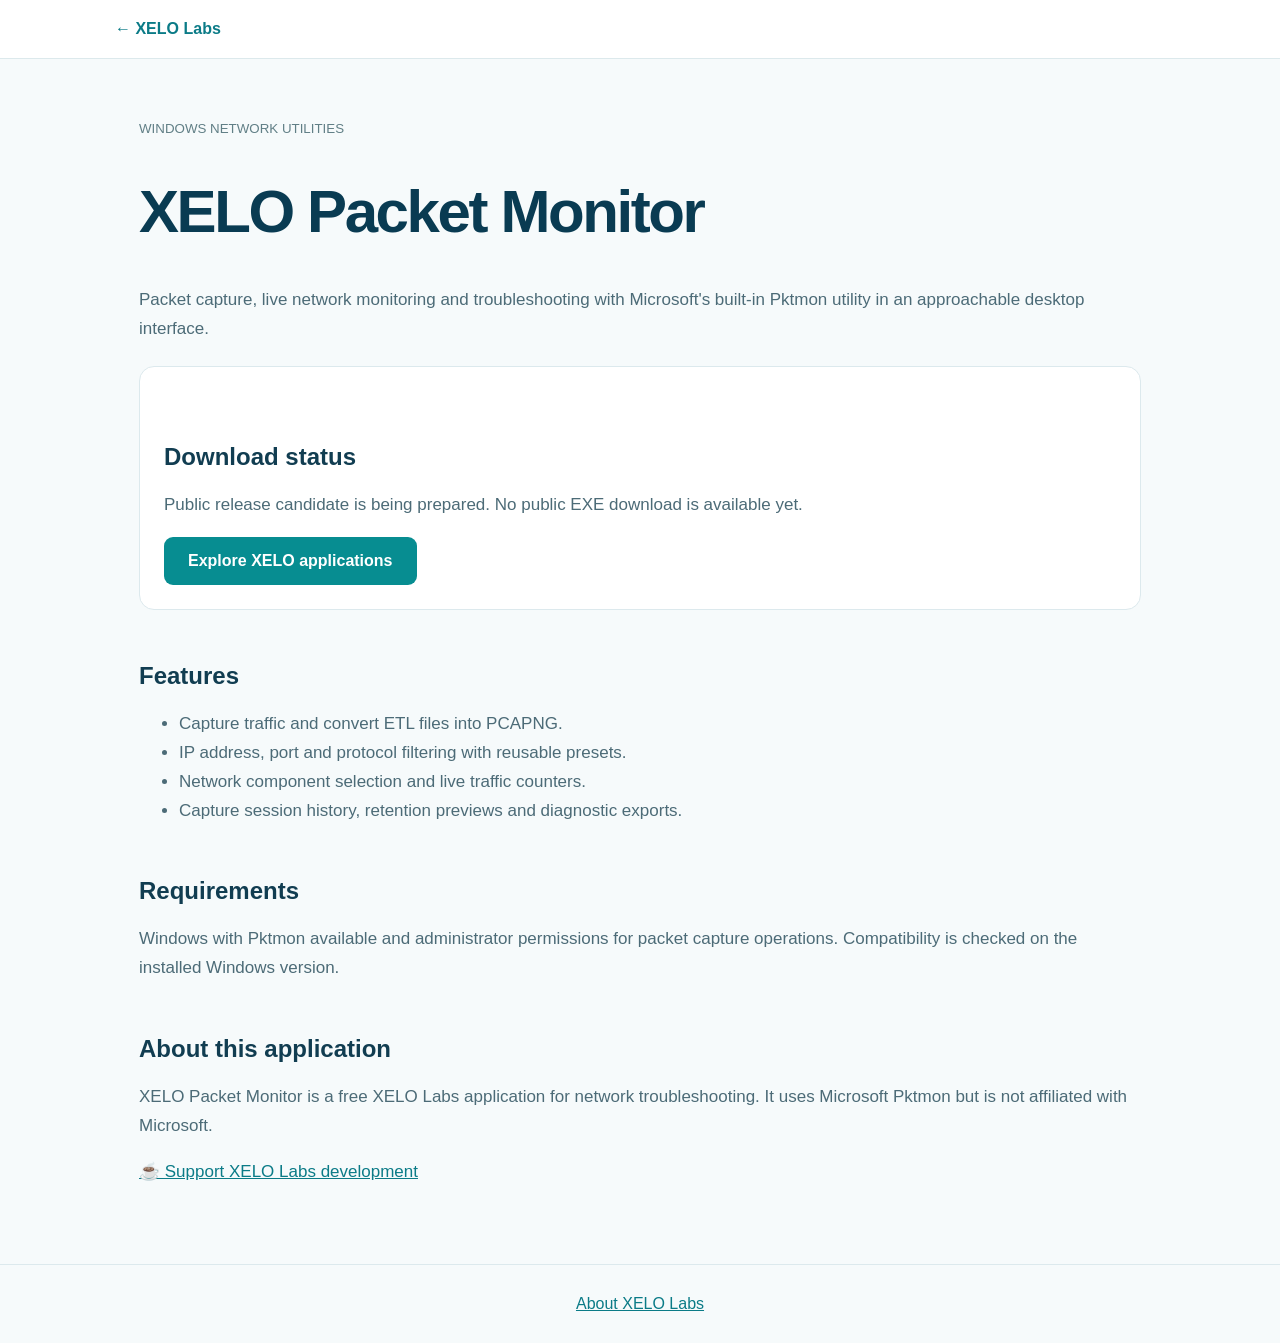
==== packet-monitor/index.html @ b938b301 "Add dedicated Packet Monitor product page with About and release status" ====
<!doctype html><html lang="en"><head><meta charset="utf-8"><meta name="viewport" content="width=device-width,initial-scale=1"><title>XELO Packet Monitor | XELO Labs</title><meta name="description" content="Free Windows packet capture and diagnostics desktop tool."><style>*{box-sizing:border-box}body{margin:0;font-family:Segoe UI,Arial,sans-serif;color:#163a4c;background:#f6fafb}a{color:#0b7b87}header{padding:20px max(24px,calc((100vw - 1050px)/2));background:#fff;border-bottom:1px solid #dce9ec}header a{text-decoration:none;font-weight:750}main{max-width:1050px;margin:auto;padding:60px 24px}h1{font-size:clamp(38px,6vw,60px);color:#093b52;letter-spacing:-.04em}h2{margin-top:52px;color:#113d51}p,li{font-size:17px;line-height:1.7;color:#4c6b77}.panel{background:#fff;border:1px solid #dce9ed;border-radius:15px;padding:24px;margin:22px 0}.btn{display:inline-block;background:#078d91;color:#fff;padding:15px 24px;border-radius:9px;font-weight:700;text-decoration:none}small{color:#617f86}footer{padding:30px;text-align:center;border-top:1px solid #dce9ed}</style></head><body><header><a href="../">← XELO Labs</a></header><main><small>WINDOWS NETWORK UTILITIES</small><h1>XELO Packet Monitor</h1><p>Packet capture, live network monitoring and troubleshooting with Microsoft's built-in Pktmon utility in an approachable desktop interface.</p><div class="panel"><h2>Download status</h2><p>Public release candidate is being prepared. No public EXE download is available yet.</p><a class="btn" href="../#apps">Explore XELO applications</a></div><h2>Features</h2><ul><li>Capture traffic and convert ETL files into PCAPNG.</li><li>IP address, port and protocol filtering with reusable presets.</li><li>Network component selection and live traffic counters.</li><li>Capture session history, retention previews and diagnostic exports.</li></ul><h2>Requirements</h2><p>Windows with Pktmon available and administrator permissions for packet capture operations. Compatibility is checked on the installed Windows version.</p><h2>About this application</h2><p>XELO Packet Monitor is a free XELO Labs application for network troubleshooting. It uses Microsoft Pktmon but is not affiliated with Microsoft.</p><p><a href="https://buymeacoffee.com/manie" target="_blank" rel="noopener noreferrer">☕ Support XELO Labs development</a></p></main><footer><a href="../#about">About XELO Labs</a></footer></body></html>
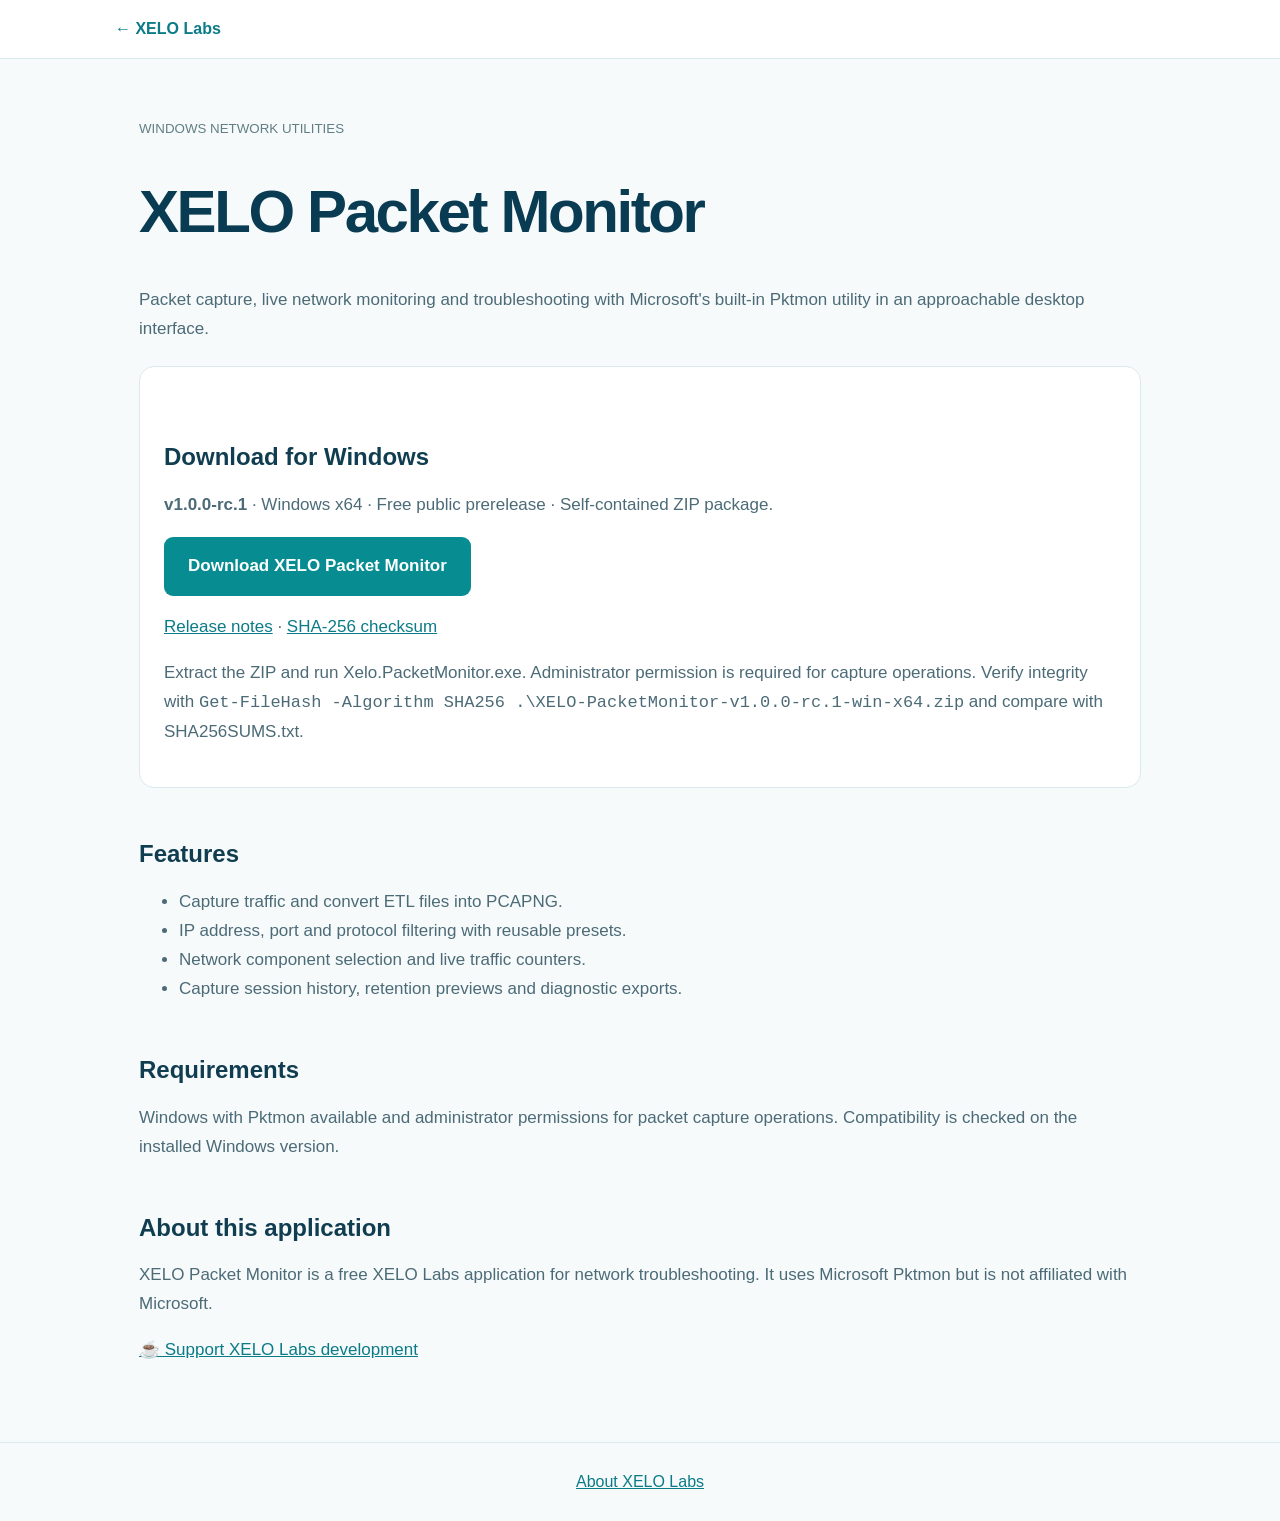
==== commit 7d9b82fb: "Publish verified XELO Packet Monitor release download and checksum on website" ====
--- a/packet-monitor/index.html
+++ b/packet-monitor/index.html
@@ -1 +1 @@
-<!doctype html><html lang="en"><head><meta charset="utf-8"><meta name="viewport" content="width=device-width,initial-scale=1"><title>XELO Packet Monitor | XELO Labs</title><meta name="description" content="Free Windows packet capture and diagnostics desktop tool."><style>*{box-sizing:border-box}body{margin:0;font-family:Segoe UI,Arial,sans-serif;color:#163a4c;background:#f6fafb}a{color:#0b7b87}header{padding:20px max(24px,calc((100vw - 1050px)/2));background:#fff;border-bottom:1px solid #dce9ec}header a{text-decoration:none;font-weight:750}main{max-width:1050px;margin:auto;padding:60px 24px}h1{font-size:clamp(38px,6vw,60px);color:#093b52;letter-spacing:-.04em}h2{margin-top:52px;color:#113d51}p,li{font-size:17px;line-height:1.7;color:#4c6b77}.panel{background:#fff;border:1px solid #dce9ed;border-radius:15px;padding:24px;margin:22px 0}.btn{display:inline-block;background:#078d91;color:#fff;padding:15px 24px;border-radius:9px;font-weight:700;text-decoration:none}small{color:#617f86}footer{padding:30px;text-align:center;border-top:1px solid #dce9ed}</style></head><body><header><a href="../">← XELO Labs</a></header><main><small>WINDOWS NETWORK UTILITIES</small><h1>XELO Packet Monitor</h1><p>Packet capture, live network monitoring and troubleshooting with Microsoft's built-in Pktmon utility in an approachable desktop interface.</p><div class="panel"><h2>Download status</h2><p>Public release candidate is being prepared. No public EXE download is available yet.</p><a class="btn" href="../#apps">Explore XELO applications</a></div><h2>Features</h2><ul><li>Capture traffic and convert ETL files into PCAPNG.</li><li>IP address, port and protocol filtering with reusable presets.</li><li>Network component selection and live traffic counters.</li><li>Capture session history, retention previews and diagnostic exports.</li></ul><h2>Requirements</h2><p>Windows with Pktmon available and administrator permissions for packet capture operations. Compatibility is checked on the installed Windows version.</p><h2>About this application</h2><p>XELO Packet Monitor is a free XELO Labs application for network troubleshooting. It uses Microsoft Pktmon but is not affiliated with Microsoft.</p><p><a href="https://buymeacoffee.com/manie" target="_blank" rel="noopener noreferrer">☕ Support XELO Labs development</a></p></main><footer><a href="../#about">About XELO Labs</a></footer></body></html>+<!doctype html><html lang="en"><head><meta charset="utf-8"><meta name="viewport" content="width=device-width,initial-scale=1"><title>XELO Packet Monitor | XELO Labs</title><meta name="description" content="Free Windows packet capture and diagnostics desktop tool."><style>*{box-sizing:border-box}body{margin:0;font-family:Segoe UI,Arial,sans-serif;color:#163a4c;background:#f6fafb}a{color:#0b7b87}header{padding:20px max(24px,calc((100vw - 1050px)/2));background:#fff;border-bottom:1px solid #dce9ec}header a{text-decoration:none;font-weight:750}main{max-width:1050px;margin:auto;padding:60px 24px}h1{font-size:clamp(38px,6vw,60px);color:#093b52;letter-spacing:-.04em}h2{margin-top:52px;color:#113d51}p,li{font-size:17px;line-height:1.7;color:#4c6b77}.panel{background:#fff;border:1px solid #dce9ed;border-radius:15px;padding:24px;margin:22px 0}.btn{display:inline-block;background:#078d91;color:#fff;padding:15px 24px;border-radius:9px;font-weight:700;text-decoration:none}small{color:#617f86}footer{padding:30px;text-align:center;border-top:1px solid #dce9ed}</style></head><body><header><a href="../">← XELO Labs</a></header><main><small>WINDOWS NETWORK UTILITIES</small><h1>XELO Packet Monitor</h1><p>Packet capture, live network monitoring and troubleshooting with Microsoft's built-in Pktmon utility in an approachable desktop interface.</p><div class="panel"><h2>Download for Windows</h2><p><strong>v1.0.0-rc.1</strong> · Windows x64 · Free public prerelease · Self-contained ZIP package.</p><p><a class="btn" href="https://github.com/d3ne0x/xelo-releases/releases/download/v1.0.0-rc.1/XELO-PacketMonitor-v1.0.0-rc.1-win-x64.zip">Download XELO Packet Monitor</a></p><p><a href="https://github.com/d3ne0x/xelo-releases/releases/tag/v1.0.0-rc.1">Release notes</a> · <a href="https://github.com/d3ne0x/xelo-releases/releases/download/v1.0.0-rc.1/SHA256SUMS.txt">SHA-256 checksum</a></p><p>Extract the ZIP and run Xelo.PacketMonitor.exe. Administrator permission is required for capture operations. Verify integrity with <code>Get-FileHash -Algorithm SHA256 .\XELO-PacketMonitor-v1.0.0-rc.1-win-x64.zip</code> and compare with SHA256SUMS.txt.</p></div><h2>Features</h2><ul><li>Capture traffic and convert ETL files into PCAPNG.</li><li>IP address, port and protocol filtering with reusable presets.</li><li>Network component selection and live traffic counters.</li><li>Capture session history, retention previews and diagnostic exports.</li></ul><h2>Requirements</h2><p>Windows with Pktmon available and administrator permissions for packet capture operations. Compatibility is checked on the installed Windows version.</p><h2>About this application</h2><p>XELO Packet Monitor is a free XELO Labs application for network troubleshooting. It uses Microsoft Pktmon but is not affiliated with Microsoft.</p><p><a href="https://buymeacoffee.com/manie" target="_blank" rel="noopener noreferrer">☕ Support XELO Labs development</a></p></main><footer><a href="../#about">About XELO Labs</a></footer></body></html>
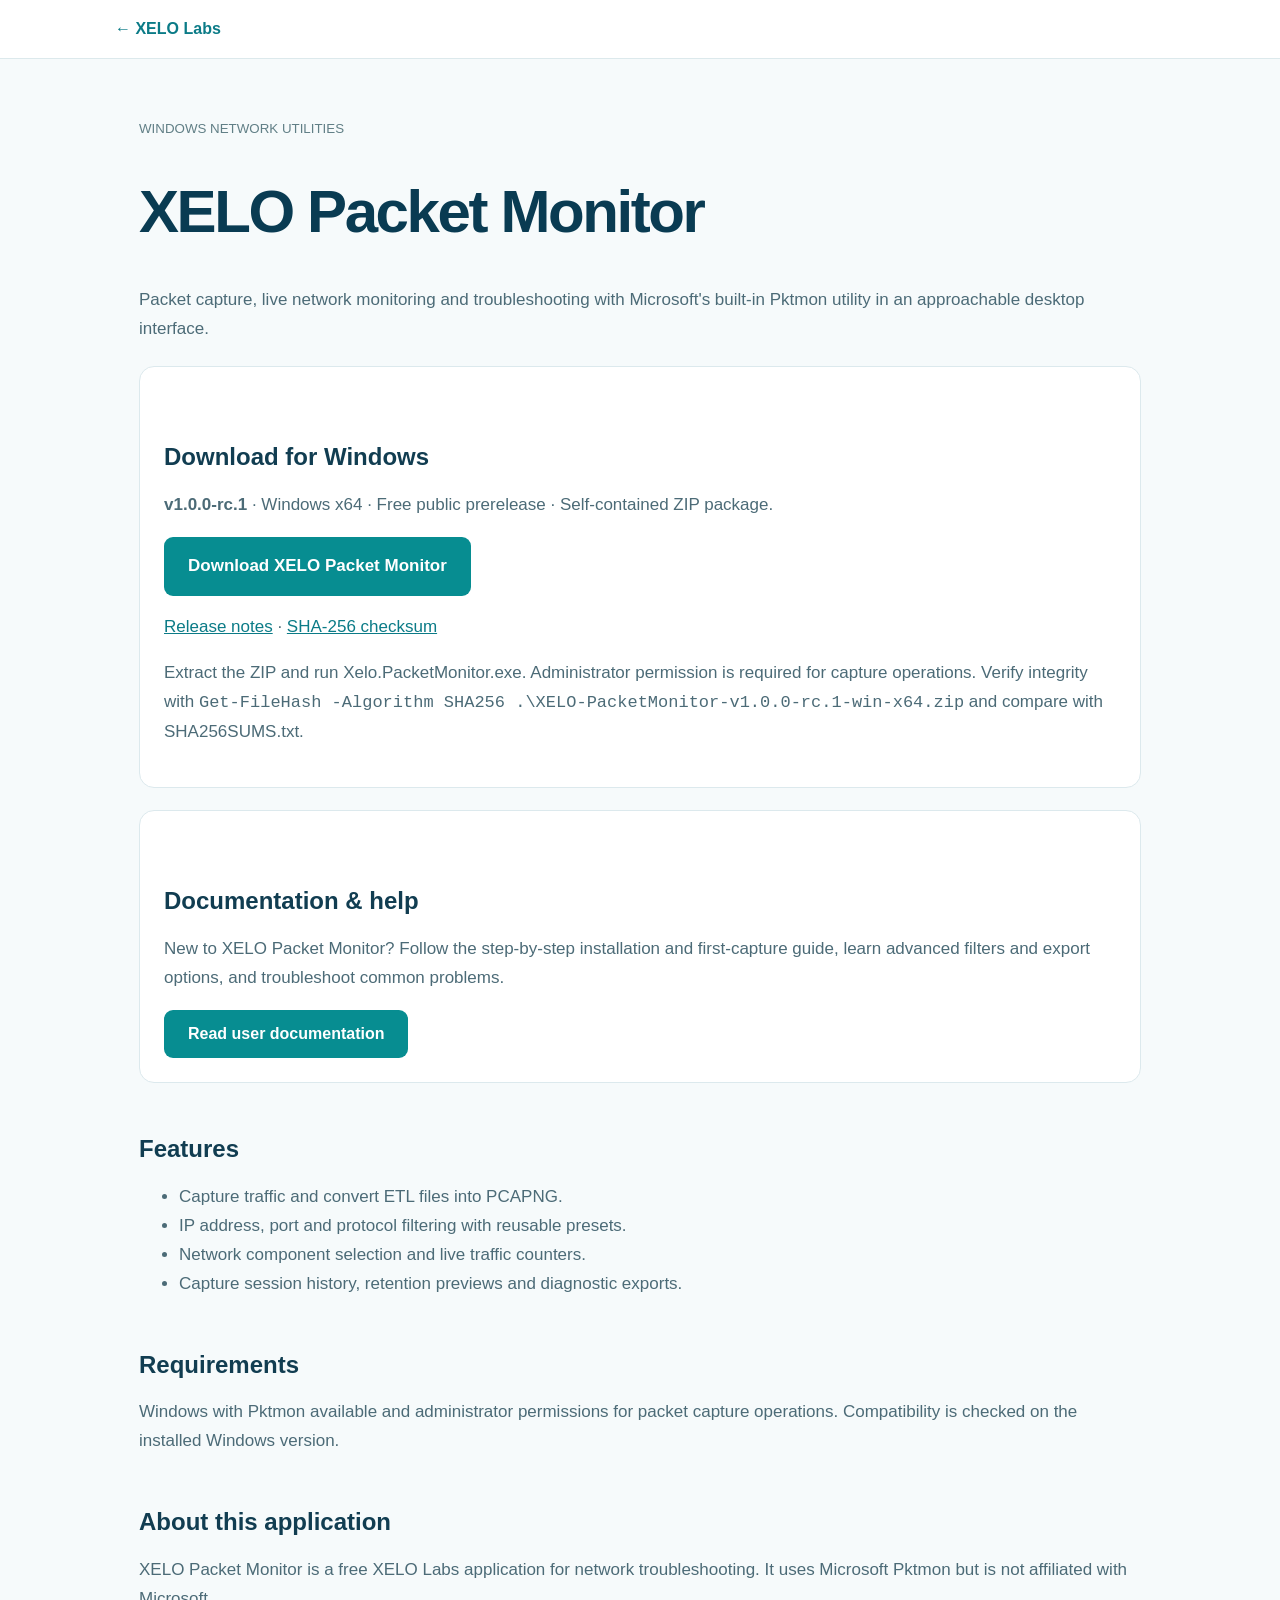
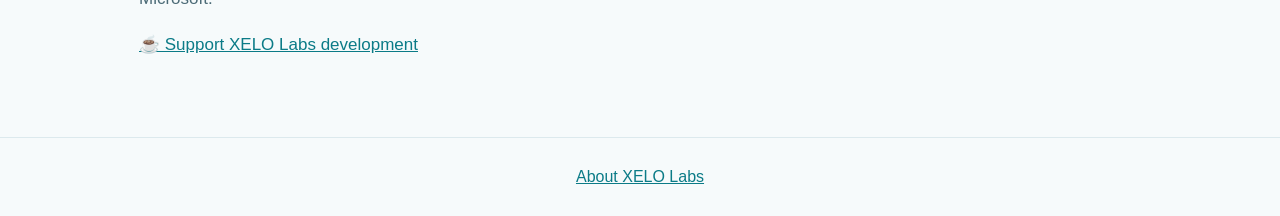
==== commit 7293cf07: "docs(site): link Packet Monitor product page to full user guide" ====
--- a/packet-monitor/index.html
+++ b/packet-monitor/index.html
@@ -1 +1 @@
-<!doctype html><html lang="en"><head><meta charset="utf-8"><meta name="viewport" content="width=device-width,initial-scale=1"><title>XELO Packet Monitor | XELO Labs</title><meta name="description" content="Free Windows packet capture and diagnostics desktop tool."><style>*{box-sizing:border-box}body{margin:0;font-family:Segoe UI,Arial,sans-serif;color:#163a4c;background:#f6fafb}a{color:#0b7b87}header{padding:20px max(24px,calc((100vw - 1050px)/2));background:#fff;border-bottom:1px solid #dce9ec}header a{text-decoration:none;font-weight:750}main{max-width:1050px;margin:auto;padding:60px 24px}h1{font-size:clamp(38px,6vw,60px);color:#093b52;letter-spacing:-.04em}h2{margin-top:52px;color:#113d51}p,li{font-size:17px;line-height:1.7;color:#4c6b77}.panel{background:#fff;border:1px solid #dce9ed;border-radius:15px;padding:24px;margin:22px 0}.btn{display:inline-block;background:#078d91;color:#fff;padding:15px 24px;border-radius:9px;font-weight:700;text-decoration:none}small{color:#617f86}footer{padding:30px;text-align:center;border-top:1px solid #dce9ed}</style></head><body><header><a href="../">← XELO Labs</a></header><main><small>WINDOWS NETWORK UTILITIES</small><h1>XELO Packet Monitor</h1><p>Packet capture, live network monitoring and troubleshooting with Microsoft's built-in Pktmon utility in an approachable desktop interface.</p><div class="panel"><h2>Download for Windows</h2><p><strong>v1.0.0-rc.1</strong> · Windows x64 · Free public prerelease · Self-contained ZIP package.</p><p><a class="btn" href="https://github.com/d3ne0x/xelo-releases/releases/download/v1.0.0-rc.1/XELO-PacketMonitor-v1.0.0-rc.1-win-x64.zip">Download XELO Packet Monitor</a></p><p><a href="https://github.com/d3ne0x/xelo-releases/releases/tag/v1.0.0-rc.1">Release notes</a> · <a href="https://github.com/d3ne0x/xelo-releases/releases/download/v1.0.0-rc.1/SHA256SUMS.txt">SHA-256 checksum</a></p><p>Extract the ZIP and run Xelo.PacketMonitor.exe. Administrator permission is required for capture operations. Verify integrity with <code>Get-FileHash -Algorithm SHA256 .\XELO-PacketMonitor-v1.0.0-rc.1-win-x64.zip</code> and compare with SHA256SUMS.txt.</p></div><h2>Features</h2><ul><li>Capture traffic and convert ETL files into PCAPNG.</li><li>IP address, port and protocol filtering with reusable presets.</li><li>Network component selection and live traffic counters.</li><li>Capture session history, retention previews and diagnostic exports.</li></ul><h2>Requirements</h2><p>Windows with Pktmon available and administrator permissions for packet capture operations. Compatibility is checked on the installed Windows version.</p><h2>About this application</h2><p>XELO Packet Monitor is a free XELO Labs application for network troubleshooting. It uses Microsoft Pktmon but is not affiliated with Microsoft.</p><p><a href="https://buymeacoffee.com/manie" target="_blank" rel="noopener noreferrer">☕ Support XELO Labs development</a></p></main><footer><a href="../#about">About XELO Labs</a></footer></body></html>+<!doctype html><html lang="en"><head><meta charset="utf-8"><meta name="viewport" content="width=device-width,initial-scale=1"><title>XELO Packet Monitor | XELO Labs</title><meta name="description" content="Free Windows packet capture and diagnostics desktop tool."><style>*{box-sizing:border-box}body{margin:0;font-family:Segoe UI,Arial,sans-serif;color:#163a4c;background:#f6fafb}a{color:#0b7b87}header{padding:20px max(24px,calc((100vw - 1050px)/2));background:#fff;border-bottom:1px solid #dce9ec}header a{text-decoration:none;font-weight:750}main{max-width:1050px;margin:auto;padding:60px 24px}h1{font-size:clamp(38px,6vw,60px);color:#093b52;letter-spacing:-.04em}h2{margin-top:52px;color:#113d51}p,li{font-size:17px;line-height:1.7;color:#4c6b77}.panel{background:#fff;border:1px solid #dce9ed;border-radius:15px;padding:24px;margin:22px 0}.btn{display:inline-block;background:#078d91;color:#fff;padding:15px 24px;border-radius:9px;font-weight:700;text-decoration:none}small{color:#617f86}footer{padding:30px;text-align:center;border-top:1px solid #dce9ed}</style></head><body><header><a href="../">← XELO Labs</a></header><main><small>WINDOWS NETWORK UTILITIES</small><h1>XELO Packet Monitor</h1><p>Packet capture, live network monitoring and troubleshooting with Microsoft's built-in Pktmon utility in an approachable desktop interface.</p><div class="panel"><h2>Download for Windows</h2><p><strong>v1.0.0-rc.1</strong> · Windows x64 · Free public prerelease · Self-contained ZIP package.</p><p><a class="btn" href="https://github.com/d3ne0x/xelo-releases/releases/download/v1.0.0-rc.1/XELO-PacketMonitor-v1.0.0-rc.1-win-x64.zip">Download XELO Packet Monitor</a></p><p><a href="https://github.com/d3ne0x/xelo-releases/releases/tag/v1.0.0-rc.1">Release notes</a> · <a href="https://github.com/d3ne0x/xelo-releases/releases/download/v1.0.0-rc.1/SHA256SUMS.txt">SHA-256 checksum</a></p><p>Extract the ZIP and run Xelo.PacketMonitor.exe. Administrator permission is required for capture operations. Verify integrity with <code>Get-FileHash -Algorithm SHA256 .\XELO-PacketMonitor-v1.0.0-rc.1-win-x64.zip</code> and compare with SHA256SUMS.txt.</p></div><div class="panel"><h2>Documentation &amp; help</h2><p>New to XELO Packet Monitor? Follow the step-by-step installation and first-capture guide, learn advanced filters and export options, and troubleshoot common problems.</p><a class="btn" href="docs/">Read user documentation</a></div><h2>Features</h2><ul><li>Capture traffic and convert ETL files into PCAPNG.</li><li>IP address, port and protocol filtering with reusable presets.</li><li>Network component selection and live traffic counters.</li><li>Capture session history, retention previews and diagnostic exports.</li></ul><h2>Requirements</h2><p>Windows with Pktmon available and administrator permissions for packet capture operations. Compatibility is checked on the installed Windows version.</p><h2>About this application</h2><p>XELO Packet Monitor is a free XELO Labs application for network troubleshooting. It uses Microsoft Pktmon but is not affiliated with Microsoft.</p><p><a href="https://buymeacoffee.com/manie" target="_blank" rel="noopener noreferrer">☕ Support XELO Labs development</a></p></main><footer><a href="../#about">About XELO Labs</a></footer></body></html>
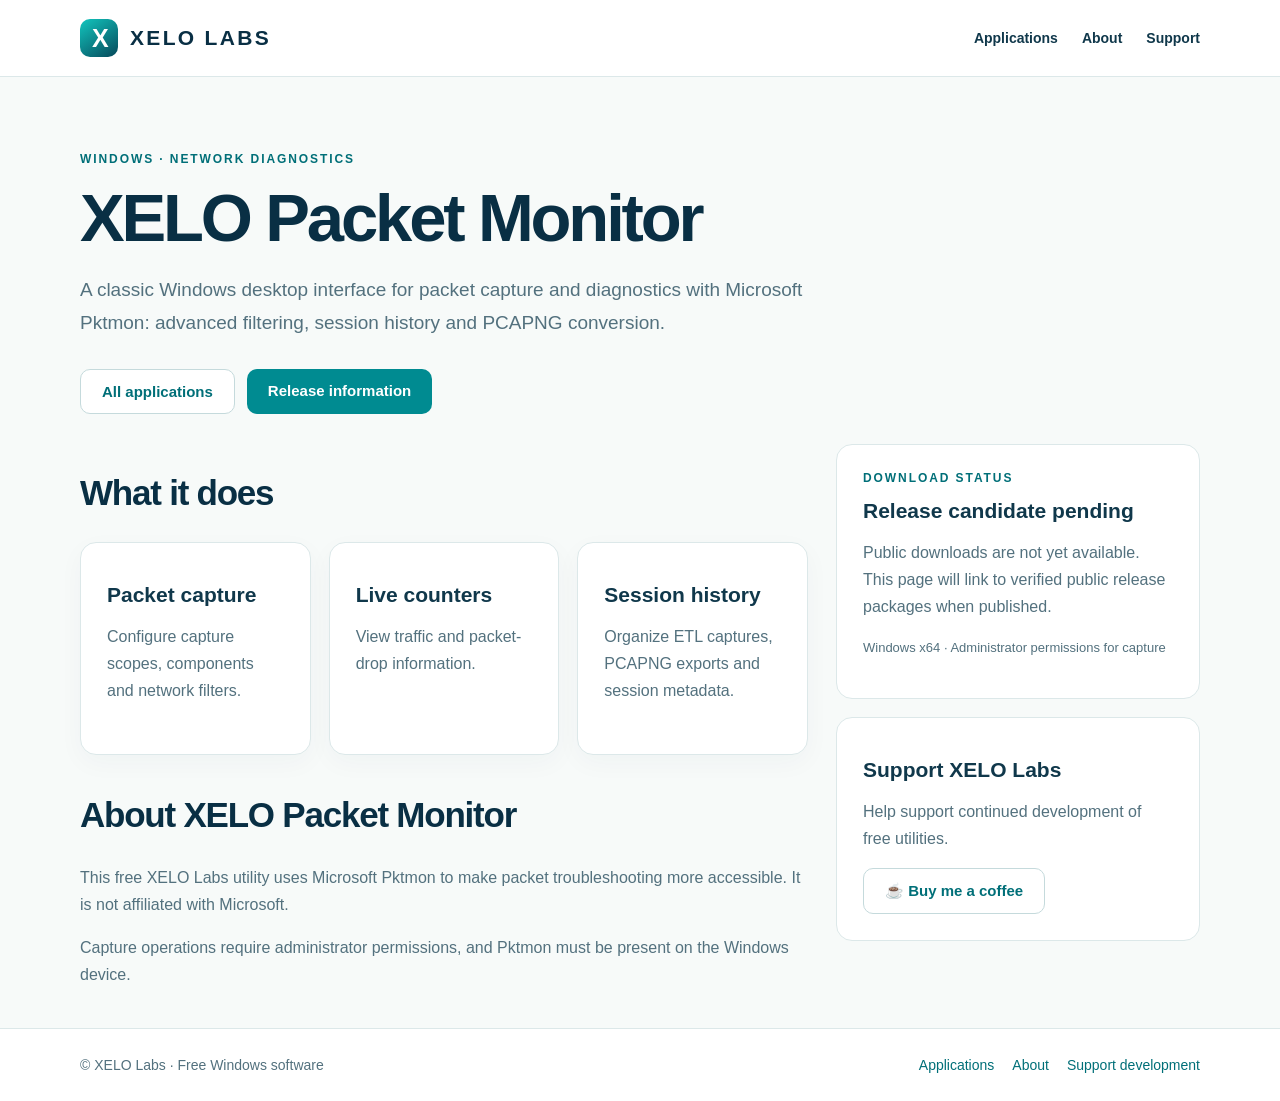
==== commit 693070bf: "refactor(site): apply shared XELO Labs layout to packet-monitor/index.html" ====
--- a/packet-monitor/index.html
+++ b/packet-monitor/index.html
@@ -1 +1 @@
-<!doctype html><html lang="en"><head><meta charset="utf-8"><meta name="viewport" content="width=device-width,initial-scale=1"><title>XELO Packet Monitor | XELO Labs</title><meta name="description" content="Free Windows packet capture and diagnostics desktop tool."><style>*{box-sizing:border-box}body{margin:0;font-family:Segoe UI,Arial,sans-serif;color:#163a4c;background:#f6fafb}a{color:#0b7b87}header{padding:20px max(24px,calc((100vw - 1050px)/2));background:#fff;border-bottom:1px solid #dce9ec}header a{text-decoration:none;font-weight:750}main{max-width:1050px;margin:auto;padding:60px 24px}h1{font-size:clamp(38px,6vw,60px);color:#093b52;letter-spacing:-.04em}h2{margin-top:52px;color:#113d51}p,li{font-size:17px;line-height:1.7;color:#4c6b77}.panel{background:#fff;border:1px solid #dce9ed;border-radius:15px;padding:24px;margin:22px 0}.btn{display:inline-block;background:#078d91;color:#fff;padding:15px 24px;border-radius:9px;font-weight:700;text-decoration:none}small{color:#617f86}footer{padding:30px;text-align:center;border-top:1px solid #dce9ed}</style></head><body><header><a href="../">← XELO Labs</a></header><main><small>WINDOWS NETWORK UTILITIES</small><h1>XELO Packet Monitor</h1><p>Packet capture, live network monitoring and troubleshooting with Microsoft's built-in Pktmon utility in an approachable desktop interface.</p><div class="panel"><h2>Download for Windows</h2><p><strong>v1.0.0-rc.1</strong> · Windows x64 · Free public prerelease · Self-contained ZIP package.</p><p><a class="btn" href="https://github.com/d3ne0x/xelo-releases/releases/download/v1.0.0-rc.1/XELO-PacketMonitor-v1.0.0-rc.1-win-x64.zip">Download XELO Packet Monitor</a></p><p><a href="https://github.com/d3ne0x/xelo-releases/releases/tag/v1.0.0-rc.1">Release notes</a> · <a href="https://github.com/d3ne0x/xelo-releases/releases/download/v1.0.0-rc.1/SHA256SUMS.txt">SHA-256 checksum</a></p><p>Extract the ZIP and run Xelo.PacketMonitor.exe. Administrator permission is required for capture operations. Verify integrity with <code>Get-FileHash -Algorithm SHA256 .\XELO-PacketMonitor-v1.0.0-rc.1-win-x64.zip</code> and compare with SHA256SUMS.txt.</p></div><div class="panel"><h2>Documentation &amp; help</h2><p>New to XELO Packet Monitor? Follow the step-by-step installation and first-capture guide, learn advanced filters and export options, and troubleshoot common problems.</p><a class="btn" href="docs/">Read user documentation</a></div><h2>Features</h2><ul><li>Capture traffic and convert ETL files into PCAPNG.</li><li>IP address, port and protocol filtering with reusable presets.</li><li>Network component selection and live traffic counters.</li><li>Capture session history, retention previews and diagnostic exports.</li></ul><h2>Requirements</h2><p>Windows with Pktmon available and administrator permissions for packet capture operations. Compatibility is checked on the installed Windows version.</p><h2>About this application</h2><p>XELO Packet Monitor is a free XELO Labs application for network troubleshooting. It uses Microsoft Pktmon but is not affiliated with Microsoft.</p><p><a href="https://buymeacoffee.com/manie" target="_blank" rel="noopener noreferrer">☕ Support XELO Labs development</a></p></main><footer><a href="../#about">About XELO Labs</a></footer></body></html>+<!doctype html><html lang="en"><head><meta charset="utf-8"><meta name="viewport" content="width=device-width,initial-scale=1"><meta name="description" content="XELO Packet Monitor — free Windows packet capture and network diagnostics."><title>XELO Packet Monitor — XELO Labs</title><link rel="stylesheet" href="/assets/css/xelo.css"></head><body><a class="skip-link" href="#main">Skip to content</a><header class="site-header"><div class="container header-inner"><a class="site-logo" href="/"><span class="logo-mark" aria-hidden="true">X</span>XELO LABS</a><nav class="nav" aria-label="Main navigation"><a href="/#apps">Applications</a><a href="/#about">About</a><a href="/#support">Support</a></nav></div></header><main id="main" class="container"><div class="product-hero"><div class="eyebrow">Windows · Network diagnostics</div><h1>XELO Packet Monitor</h1><p class="lead">A classic Windows desktop interface for packet capture and diagnostics with Microsoft Pktmon: advanced filtering, session history and PCAPNG conversion.</p><div class="button-row"><a class="button secondary" href="/#apps">All applications</a><a class="button" href="#downloads">Release information</a></div></div><div class="product-content"><div><section><h2>What it does</h2><div class="grid" style="grid-template-columns:repeat(auto-fit,minmax(190px,1fr))"><article class="card"><h3>Packet capture</h3><p>Configure capture scopes, components and network filters.</p></article><article class="card"><h3>Live counters</h3><p>View traffic and packet-drop information.</p></article><article class="card"><h3>Session history</h3><p>Organize ETL captures, PCAPNG exports and session metadata.</p></article></div></section><section><h2>About XELO Packet Monitor</h2><p>This free XELO Labs utility uses Microsoft Pktmon to make packet troubleshooting more accessible. It is not affiliated with Microsoft.</p><p>Capture operations require administrator permissions, and Pktmon must be present on the Windows device.</p></section></div><aside><div id="downloads" class="info-panel"><div class="eyebrow">Download status</div><h3>Release candidate pending</h3><p>Public downloads are not yet available. This page will link to verified public release packages when published.</p><p class="small">Windows x64 · Administrator permissions for capture</p></div><div class="info-panel" style="margin-top:18px"><h3>Support XELO Labs</h3><p>Help support continued development of free utilities.</p><a class="button secondary" href="https://buymeacoffee.com/manie" target="_blank" rel="noopener noreferrer">☕ Buy me a coffee</a></div></aside></div></main><footer class="site-footer"><div class="container footer-inner"><span>© XELO Labs · Free Windows software</span><div><a href="/#apps">Applications</a><a href="/#about">About</a><a href="https://buymeacoffee.com/manie" target="_blank" rel="noopener noreferrer">Support development</a></div></div></footer></body></html>
--- a/assets/css/xelo.css
+++ b/assets/css/xelo.css
@@ -0,0 +1 @@
+:root{--ink:#10384b;--muted:#53717e;--teal:#008b91;--teal-dark:#006f78;--paper:#f7faf9;--white:#fff;--border:#dce8e9;--navy:#092f44;--radius:16px;--max:1120px;font-family:"Segoe UI",Arial,sans-serif}*{box-sizing:border-box}html{scroll-behavior:smooth}body{margin:0;background:var(--paper);color:var(--ink)}a{color:var(--teal-dark)}a:focus-visible,button:focus-visible{outline:3px solid #06b6ad;outline-offset:3px}.container{width:min(calc(100% - 40px),var(--max));margin-inline:auto}.site-header{background:var(--white);border-bottom:1px solid var(--border)}.header-inner{display:flex;align-items:center;justify-content:space-between;gap:24px;min-height:76px}.site-logo{text-decoration:none;color:var(--navy);font-weight:850;font-size:21px;letter-spacing:.11em;display:inline-flex;align-items:center;gap:12px}.logo-mark{display:grid;place-items:center;width:38px;height:38px;background:linear-gradient(145deg,#12c6be,#06485a);color:white;border-radius:10px;font-size:25px;font-weight:900;letter-spacing:-.1em}.nav{display:flex;gap:24px;flex-wrap:wrap}.nav a{text-decoration:none;font-size:14px;font-weight:700;color:var(--ink)}.nav a[aria-current=page],.nav a:hover{color:var(--teal)}.hero{padding:84px 0 76px}.eyebrow{color:var(--teal-dark);font-size:12px;font-weight:800;letter-spacing:.16em;text-transform:uppercase}.hero h1{max-width:800px}h1{font-size:clamp(40px,5.7vw,67px);letter-spacing:-.047em;line-height:1.08;margin:16px 0 20px;color:var(--navy)}h2{font-size:clamp(27px,3vw,35px);letter-spacing:-.035em;color:var(--navy)}h3{font-size:21px;margin:14px 0}p,li{color:var(--muted);line-height:1.7;font-size:16px}.lead{font-size:19px;max-width:770px}.section{padding:28px 0 70px}.section-heading{margin-bottom:24px}.grid{display:grid;grid-template-columns:repeat(3,minmax(0,1fr));gap:18px}.card{background:#fff;border:1px solid var(--border);border-radius:var(--radius);padding:26px;box-shadow:0 8px 26px rgba(13,54,71,.035)}.card-icon{font-size:33px}.card p{margin-bottom:23px}.meta{color:var(--teal-dark);font-weight:800;letter-spacing:.07em;font-size:12px}.button-row{display:flex;flex-wrap:wrap;gap:12px;margin-top:30px}.button{display:inline-block;text-decoration:none;border-radius:10px;background:var(--teal);color:white;font-weight:750;font-size:15px;padding:13px 21px}.button:hover{background:var(--teal-dark)}.button.secondary{background:#fff;border:1px solid #c5dadc;color:var(--teal-dark)}.info-panel{background:#fff;border:1px solid var(--border);border-radius:var(--radius);padding:26px}.product-hero{padding:75px 0 30px}.product-content{display:grid;grid-template-columns:minmax(0,2fr) minmax(250px,1fr);gap:28px}.product-content section{margin-bottom:40px}.site-footer{border-top:1px solid var(--border);background:#fff;padding:28px 0}.footer-inner{display:flex;justify-content:space-between;gap:20px;flex-wrap:wrap;font-size:14px;color:var(--muted)}.footer-inner a{margin-left:18px;text-decoration:none}.small{font-size:13px}.status{color:#49636f;font-weight:700}.skip-link{position:absolute;top:-60px;left:16px;background:#fff;padding:12px;z-index:100}.skip-link:focus{top:8px}@media(max-width:780px){.header-inner{align-items:flex-start;flex-direction:column;padding:17px 0;gap:12px}.nav{gap:18px}.hero{padding:58px 0}.grid{grid-template-columns:1fr}.product-content{grid-template-columns:1fr}.footer-inner a{margin:0 14px 0 0}}
